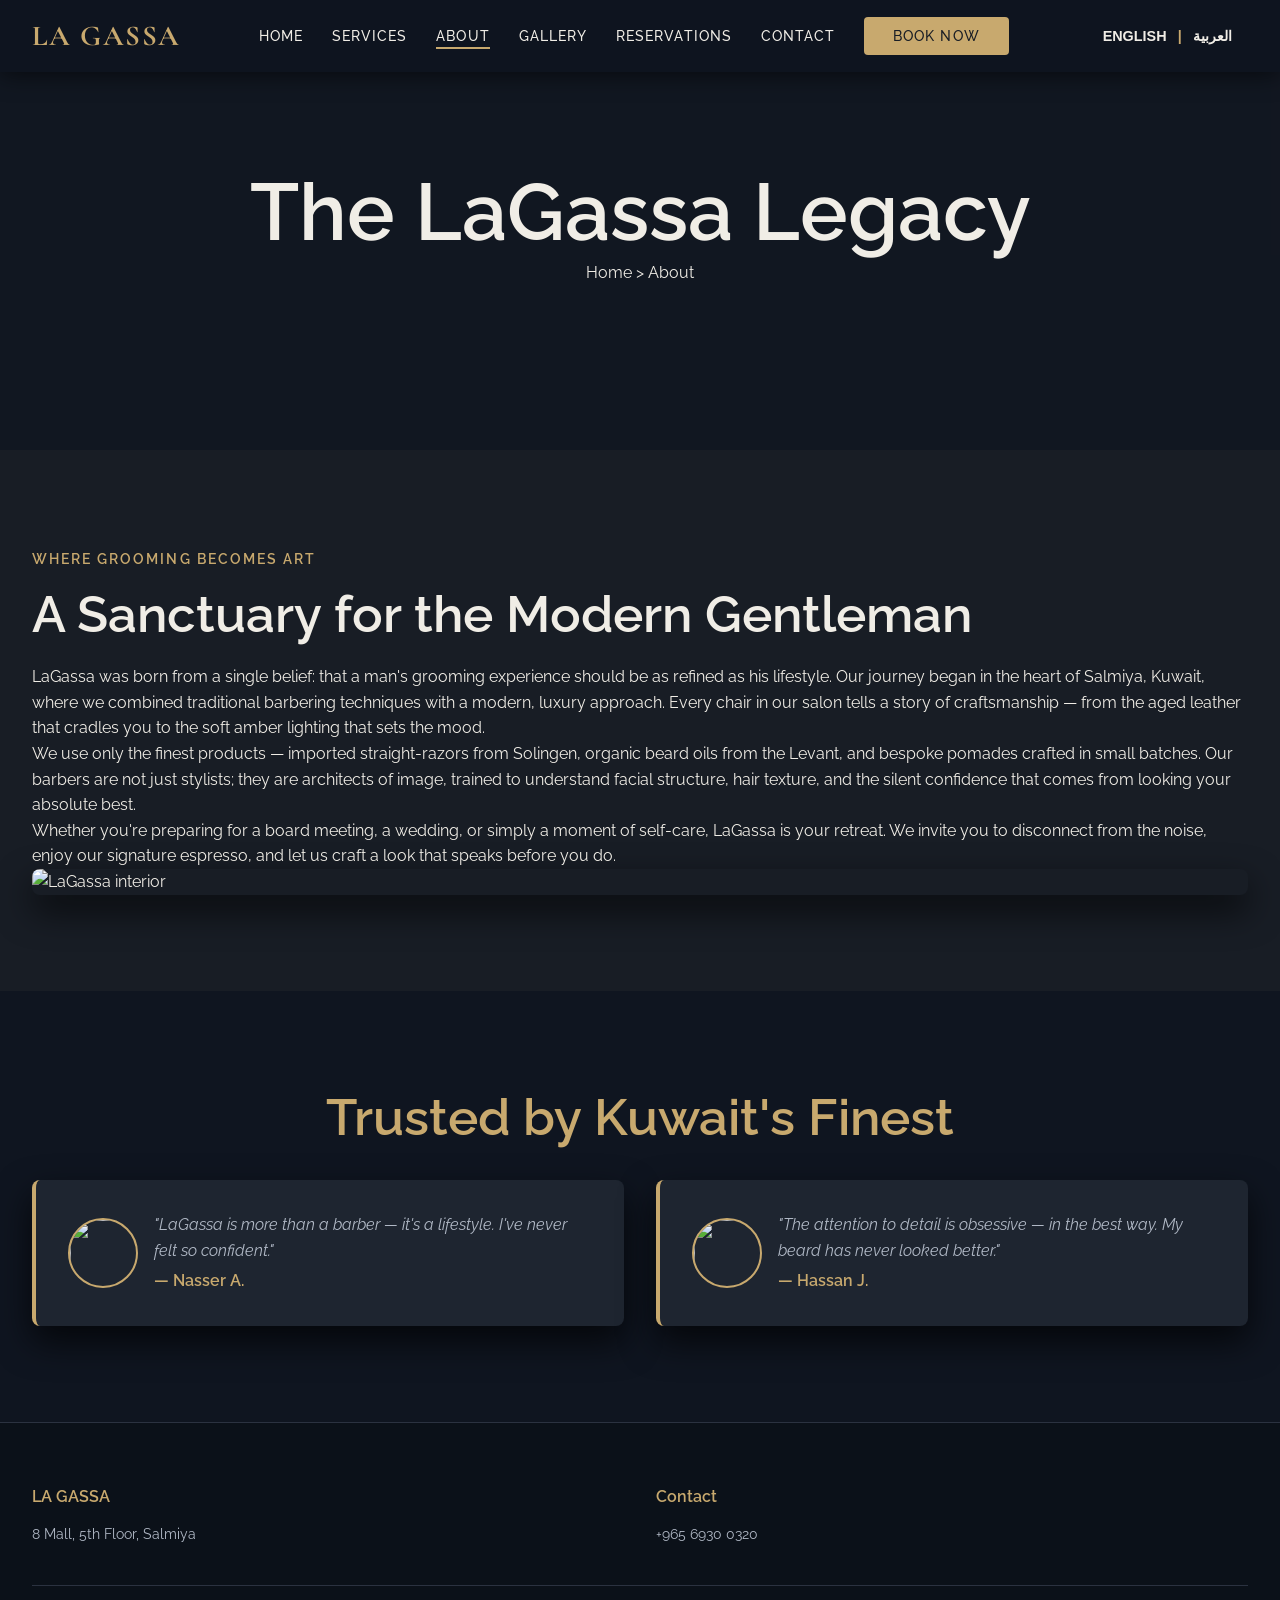
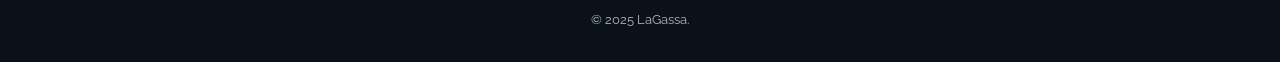
==== about.html @ 81e76981 "Create about.html" ====
<!DOCTYPE html>
<html lang="en" dir="ltr">
<head>
  <meta charset="UTF-8">
  <meta name="viewport" content="width=device-width, initial-scale=1.0">
  <title data-en="About LaGassa | Our Story" data-ar="من نحن | قصتنا">About LaGassa</title>
  <link rel="stylesheet" href="style.css">
</head>
<body>
  <nav class="navbar">
    <a href="index.html" class="logo">LA GASSA</a>
    <ul class="nav-links">
      <li><a href="index.html" data-en="Home" data-ar="الرئيسية">Home</a></li>
      <li><a href="services.html" data-en="Services" data-ar="الخدمات">Services</a></li>
      <li><a href="about.html" class="active" data-en="About" data-ar="من نحن">About</a></li>
      <li><a href="gallery.html" data-en="Gallery" data-ar="المعرض">Gallery</a></li>
      <li><a href="reservation.html" data-en="Reservations" data-ar="الحجز">Reservations</a></li>
      <li><a href="contact.html" data-en="Contact" data-ar="اتصل بنا">Contact</a></li>
      <li><a href="reservation.html" class="nav-cta" data-en="Book Now" data-ar="احجز الآن">Book Now</a></li>
    </ul>
    <div style="display:flex; align-items:center; gap:1rem;">
      <button id="langToggle" class="lang-switch">English <span>|</span> العربية</button>
      <button class="hamburger" aria-label="Menu"><span></span><span></span><span></span></button>
    </div>
  </nav>

  <section class="page-hero" style="background-image: url('https://images.unsplash.com/photo-1517832606299-7ae9b72cb234?w=1600&q=80'); background-size:cover; background-position:center; height:50vh; min-height:350px; position:relative; display:flex; align-items:center; justify-content:center; text-align:center;">
    <div style="position:absolute; top:0; left:0; width:100%; height:100%; background:rgba(15,21,32,0.7); z-index:1;"></div>
    <div class="page-hero-content reveal" style="z-index:2;">
      <h1 data-en="The LaGassa Legacy" data-ar="إرث لاقصه">The LaGassa Legacy</h1>
      <p class="breadcrumb"><a href="index.html" data-en="Home" data-ar="الرئيسية">Home</a> &gt; <span data-en="About" data-ar="من نحن">About</span></p>
    </div>
  </section>

  <section class="section">
    <div class="container">
      <div class="about-grid reveal" style="grid-template-columns:1fr 1fr; gap:3rem; align-items:center;">
        <div class="about-text">
          <span class="section-label" data-en="Where Grooming Becomes Art" data-ar="حيث يصبح التجميل فنًا">Where Grooming Becomes Art</span>
          <h2 data-en="A Sanctuary for the Modern Gentleman" data-ar="ملاذ الرجل العصري">A Sanctuary for the Modern Gentleman</h2>
          <p data-en="LaGassa was born from a single belief: that a man's grooming experience should be as refined as his lifestyle. Our journey began in the heart of Salmiya, Kuwait, where we combined traditional barbering techniques with a modern, luxury approach. Every chair in our salon tells a story of craftsmanship — from the aged leather that cradles you to the soft amber lighting that sets the mood." data-ar="ولدت لاقصه من إيمان واحد: أن تجربة العناية بالرجل يجب أن تكون راقية مثل أسلوب حياته. بدأت رحلتنا في قلب السالمية، الكويت، حيث جمعنا بين تقنيات الحلاقة التقليدية والنهج العصري الفاخر. كل كرسي في صالوننا يروي قصة حرفية – من الجلد العتيق الذي يحتضنك إلى الإضاءة العنبرية الناعمة التي تضبط المزاج."></p>
          <p data-en="We use only the finest products — imported straight‑razors from Solingen, organic beard oils from the Levant, and bespoke pomades crafted in small batches. Our barbers are not just stylists; they are architects of image, trained to understand facial structure, hair texture, and the silent confidence that comes from looking your absolute best." data-ar="نستخدم فقط أرقى المنتجات – أمواس حلاقة مستوردة من زولينغن، زيوت لحية عضوية من بلاد الشام، ودهانات شعر فاخرة تصنع على دفعات صغيرة. حلاقونا ليسوا مجرد مصففين، بل معماريو الصورة، مدربون على فهم بنية الوجه، نوعية الشعر، والثقة الصامتة التي تأتي من الظهور بأفضل صورة."></p>
          <p data-en="Whether you're preparing for a board meeting, a wedding, or simply a moment of self‑care, LaGassa is your retreat. We invite you to disconnect from the noise, enjoy our signature espresso, and let us craft a look that speaks before you do." data-ar="سواء كنت تستعد لاجتماع عمل، زفاف، أو مجرد لحظة عناية شخصية، لاقصه هو ملاذك. ندعوك للانفصال عن الضوضاء، والاستمتاع بالإسبريسو المميز عندنا، ودعنا نصنع إطلالة تتحدث قبلك."></p>
        </div>
        <div class="about-image">
          <img src="https://images.unsplash.com/photo-1560060141-7b9010e8a6b9?w=800&q=80" alt="LaGassa interior" style="border-radius:8px; box-shadow:var(--shadow);">
        </div>
      </div>
    </div>
  </section>

  <!-- Review sample -->
  <section class="section" style="background: var(--bg-secondary);">
    <div class="container">
      <h2 class="reveal" style="text-align:center; margin-bottom:2rem; color:var(--accent);" data-en="Trusted by Kuwait's Finest" data-ar="موثوق من نخبة الكويت">Trusted by Kuwait's Finest</h2>
      <div class="review-grid">
        <div class="review-card reveal"><img src="https://images.unsplash.com/photo-1507003211169-0a1dd7228f2d?w=100&q=80" alt=""><div class="review-text"><p>"LaGassa is more than a barber — it's a lifestyle. I've never felt so confident."</p><span class="author">— Nasser A.</span></div></div>
        <div class="review-card reveal"><img src="https://images.unsplash.com/photo-1534297635766-a262cdcb8ee4?w=100&q=80" alt=""><div class="review-text"><p>"The attention to detail is obsessive — in the best way. My beard has never looked better."</p><span class="author">— Hassan J.</span></div></div>
      </div>
    </div>
  </section>

  <footer class="footer">
    <div class="footer-grid">
      <div class="footer-col"><h4>LA GASSA</h4><p data-en="8 Mall, 5th Floor, Salmiya" data-ar="مول 8، الطابق الخامس، السالمية"></p></div>
      <div class="footer-col"><h4 data-en="Contact" data-ar="اتصل">Contact</h4><p><a href="tel:+96569300320">+965 6930 0320</a></p></div>
    </div>
    <div class="footer-bottom"><p data-en="&copy; 2025 LaGassa." data-ar="© 2025 لاقصه."></p></div>
  </footer>
  <script src="script.js" defer></script>
</body>
</html>
---- style.css ----
/*=============================================
 LA GASSA SALON & SPA FOR MEN – KUWAIT
 PREMIUM BARBER WEBSITE
 Dark Ash + Navy, Gold Accents, Arabic-ready
=============================================*/

/* --- Google Fonts --- */
@import url('https://fonts.googleapis.com/css2?family=Cormorant+Garamond:wght@400;500;600;700&family=Raleway:wght@300;400;500;600;700&family=Cairo:wght@400;500;600;700&display=swap');

:root {
  --font-heading-en: 'Cormorant Garamond', serif;
  --font-body-en: 'Raleway', sans-serif;
  --font-ar: 'Cairo', sans-serif;

  --bg-primary: #181d25;      /* dark ash */
  --bg-secondary: #0f1520;    /* dark navy */
  --bg-card: #1e2530;
  --text-primary: #f0ede6;
  --text-secondary: #b0b8c5;
  --accent: #c8a96e;          /* brass gold */
  --accent-hover: #b3924f;
  --border: #2b3240;
  --overlay: rgba(15, 21, 32, 0.8);
  --shadow: 0 15px 35px rgba(0,0,0,0.7);

  --max-width: 1280px;
  --gap: clamp(1.5rem, 4vw, 3rem);
  --transition: 0.3s ease;
}

* { margin: 0; padding: 0; box-sizing: border-box; }

html { scroll-behavior: smooth; font-size: 100%; }

body {
  font-family: var(--font-body-en);
  background: var(--bg-primary);
  color: var(--text-primary);
  line-height: 1.6;
  overflow-x: hidden;
  -webkit-font-smoothing: antialiased;
}

/* Arabic body font */
html[lang="ar"] body {
  font-family: var(--font-ar);
  direction: rtl;
  text-align: right;
}

img { max-width: 100%; height: auto; display: block; }
a { text-decoration: none; color: inherit; transition: color var(--transition); }
ul { list-style: none; }

/* Loader (only index) */
#loader { position: fixed; top: 0; left: 0; width: 100%; height: 100%; background: var(--bg-primary); display: flex; align-items: center; justify-content: center; z-index: 9999; transition: opacity 0.5s ease, visibility 0.5s ease; }
#loader.hidden { opacity: 0; visibility: hidden; }
.spinner { width: 50px; height: 50px; border: 3px solid var(--border); border-top-color: var(--accent); border-radius: 50%; animation: spin 0.8s linear infinite; }
@keyframes spin { to { transform: rotate(360deg); } }

/* Typography */
h1, h2, h3, h4 { font-weight: 600; line-height: 1.2; }
h1 { font-size: clamp(3rem, 8vw, 5rem); }
h2 { font-size: clamp(2.2rem, 5vw, 3.2rem); margin-bottom: 1.2rem; }
h3 { font-size: clamp(1.3rem, 3vw, 1.8rem); font-weight: 500; }

.section-label {
  text-transform: uppercase;
  letter-spacing: 0.15em;
  font-size: 0.85rem;
  color: var(--accent);
  font-weight: 600;
  margin-bottom: 0.8rem;
  display: inline-block;
}

/* Language switcher */
.lang-switch {
  display: flex;
  gap: 0.5rem;
  align-items: center;
  background: transparent;
  border: none;
  color: var(--text-primary);
  cursor: pointer;
  font-weight: 600;
  font-size: 0.9rem;
  text-transform: uppercase;
  padding: 0.5rem 1rem;
  border-radius: 4px;
  transition: background var(--transition);
}
.lang-switch:hover { background: rgba(255,255,255,0.1); }
.lang-switch span { color: var(--accent); margin: 0 0.2rem; }

/* Navbar */
.navbar {
  position: fixed;
  top: 0; left: 0;
  width: 100%;
  z-index: 1000;
  padding: 1.2rem 2rem;
  display: flex;
  align-items: center;
  justify-content: space-between;
  background: rgba(15, 21, 32, 0.7);
  backdrop-filter: blur(15px);
  transition: background var(--transition), padding var(--transition);
}
.navbar.scrolled {
  background: rgba(15, 21, 32, 0.95);
  padding: 0.8rem 2rem;
  box-shadow: 0 2px 25px rgba(0,0,0,0.6);
}
.logo {
  font-family: var(--font-heading-en);
  font-size: 1.8rem;
  font-weight: 700;
  color: var(--accent);
  letter-spacing: 0.05em;
}
html[lang="ar"] .logo { font-family: var(--font-ar); }

.nav-links {
  display: flex;
  gap: 1.8rem;
  align-items: center;
}
.nav-links a {
  font-size: 0.85rem;
  text-transform: uppercase;
  letter-spacing: 0.08em;
  font-weight: 500;
  position: relative;
  padding: 0.3rem 0;
}
.nav-links a::after {
  content: '';
  position: absolute;
  bottom: 0; left: 0;
  width: 0; height: 2px;
  background: var(--accent);
  transition: width var(--transition);
}
.nav-links a:hover::after,
.nav-links a.active::after { width: 100%; }

.nav-cta {
  background: var(--accent);
  color: #181d25 !important;
  padding: 0.7rem 1.8rem !important;
  border-radius: 4px;
  font-weight: 600;
  transition: background var(--transition);
}
.nav-cta:hover { background: var(--accent-hover); }

.hamburger {
  display: none;
  flex-direction: column;
  gap: 5px;
  background: none;
  border: none;
  cursor: pointer;
}
.hamburger span {
  width: 28px;
  height: 2px;
  background: var(--text-primary);
  transition: all var(--transition);
}

/* Buttons */
.btn {
  display: inline-block;
  padding: 1rem 2.2rem;
  font-family: var(--font-body-en);
  font-size: 0.9rem;
  font-weight: 600;
  text-transform: uppercase;
  letter-spacing: 0.12em;
  border-radius: 4px;
  transition: all var(--transition);
  cursor: pointer;
  border: 2px solid transparent;
}
.btn-primary { background: var(--accent); color: #181d25; border-color: var(--accent); }
.btn-primary:hover { background: var(--accent-hover); border-color: var(--accent-hover); }
.btn-outline { background: transparent; border-color: var(--accent); color: var(--accent); }
.btn-outline:hover { background: var(--accent); color: #181d25; }

/* Arabic button */
html[lang="ar"] .btn { font-family: var(--font-ar); }

/* Reveal */
.reveal {
  opacity: 0;
  transform: translateY(40px);
  transition: opacity 0.8s ease, transform 0.8s ease;
}
.reveal.visible { opacity: 1; transform: translateY(0); }

/* Video Hero */
.hero {
  position: relative;
  height: 100vh;
  min-height: 700px;
  display: flex;
  align-items: center;
  justify-content: center;
  text-align: center;
  overflow: hidden;
}
#heroVideo {
  position: absolute;
  top: 0; left: 0;
  width: 100%; height: 100%;
  object-fit: cover;
  z-index: 0;
}
.hero-overlay {
  position: absolute;
  top: 0; left: 0;
  width: 100%; height: 100%;
  background: linear-gradient(to bottom, rgba(15,21,32,0.7), rgba(15,21,32,0.9));
  z-index: 1;
}
.hero-content {
  position: relative;
  z-index: 2;
  max-width: 900px;
  padding: 0 2rem;
}
.hero-label {
  text-transform: uppercase;
  letter-spacing: 0.2em;
  font-size: 0.9rem;
  color: var(--accent);
  margin-bottom: 1rem;
}
.hero-title {
  color: #fff;
  margin-bottom: 1.2rem;
}
.hero-subtitle {
  font-size: 1.1rem;
  max-width: 600px;
  margin: 0 auto 2.5rem;
  color: var(--text-secondary);
}
.hero-buttons {
  display: flex;
  gap: 1rem;
  justify-content: center;
  flex-wrap: wrap;
}

/* Sections */
.section {
  padding: 6rem 2rem;
}
.container {
  max-width: var(--max-width);
  margin: 0 auto;
}
.section-header {
  text-align: center;
  margin-bottom: 4rem;
}

/* Hairstyle cards (like restaurant menu) */
.hairstyle-grid {
  display: grid;
  grid-template-columns: repeat(auto-fit, minmax(260px, 1fr));
  gap: 2rem;
}
.hairstyle-card {
  background: var(--bg-card);
  border-radius: 8px;
  overflow: hidden;
  box-shadow: var(--shadow);
  transition: transform var(--transition);
}
.hairstyle-card:hover { transform: translateY(-8px); }
.hairstyle-card img {
  width: 100%;
  height: 300px;
  object-fit: cover;
}
.hairstyle-card-content {
  padding: 1.5rem;
}
.hairstyle-card h4 {
  font-family: var(--font-heading-en);
  font-size: 1.3rem;
  margin-bottom: 0.5rem;
  color: var(--accent);
}
.hairstyle-card p {
  color: var(--text-secondary);
  font-size: 0.9rem;
}
html[lang="ar"] .hairstyle-card h4 { font-family: var(--font-ar); }

/* Review cards */
.review-grid {
  display: grid;
  grid-template-columns: repeat(auto-fit, minmax(300px, 1fr));
  gap: 2rem;
}
.review-card {
  background: var(--bg-card);
  padding: 2rem;
  border-radius: 8px;
  box-shadow: var(--shadow);
  border-left: 4px solid var(--accent);
  display: flex;
  gap: 1rem;
  align-items: center;
}
.review-card img {
  width: 70px;
  height: 70px;
  border-radius: 50%;
  object-fit: cover;
  border: 2px solid var(--accent);
}
.review-text p {
  font-style: italic;
  color: var(--text-secondary);
  margin-bottom: 0.3rem;
}
.review-text .author {
  font-weight: 600;
  color: var(--accent);
  font-style: normal;
}

/* Gallery grid */
.gallery-grid {
  display: grid;
  grid-template-columns: repeat(auto-fit, minmax(250px, 1fr));
  gap: 1rem;
}
.gallery-grid img {
  width: 100%;
  height: 300px;
  object-fit: cover;
  border-radius: 6px;
  transition: transform var(--transition);
}
.gallery-grid img:hover { transform: scale(1.03); }

/* Reservation form */
.reservation-layout {
  display: grid;
  grid-template-columns: 1fr 1fr;
  gap: 3rem;
}
.form-group {
  margin-bottom: 1.5rem;
}
.form-group label {
  display: block;
  font-weight: 600;
  font-size: 0.9rem;
  margin-bottom: 0.4rem;
  color: var(--text-primary);
}
.reservation-form input,
.reservation-form select,
.reservation-form textarea {
  width: 100%;
  padding: 1rem;
  background: var(--bg-card);
  border: 1px solid var(--border);
  color: var(--text-primary);
  font-family: var(--font-body-en);
  font-size: 1rem;
  border-radius: 4px;
  transition: border-color var(--transition);
}
.reservation-form input:focus,
.reservation-form select:focus,
.reservation-form textarea:focus { border-color: var(--accent); outline: none; }
.reservation-form textarea { min-height: 100px; resize: vertical; }
.reservation-form button { width: 100%; margin-top: 0.5rem; }
.reservation-info {
  background: var(--bg-card);
  padding: 2.5rem;
  border-radius: 8px;
  height: fit-content;
}
.reservation-info h3 { margin-bottom: 1.5rem; color: var(--accent); }
.reservation-info p { color: var(--text-secondary); margin-bottom: 1rem; }

/* Confirmation */
.confirmation-msg {
  display: none;
  background: var(--bg-card);
  padding: 3rem;
  text-align: center;
  border-radius: 8px;
  border: 2px solid var(--accent);
}
.confirmation-msg .check-icon {
  font-size: 3rem;
  color: var(--accent);
  margin-bottom: 1rem;
}

/* Contact */
.contact-grid {
  display: grid;
  grid-template-columns: 1fr 1fr;
  gap: 3rem;
}
.contact-info h3 { margin-bottom: 2rem; color: var(--accent); }
.contact-info p {
  margin-bottom: 1.5rem;
  display: flex;
  align-items: center;
  gap: 1rem;
  color: var(--text-secondary);
}
.contact-info a { color: var(--accent); }
.map-embed {
  border-radius: 8px;
  overflow: hidden;
  box-shadow: var(--shadow);
  height: 400px;
}
.map-embed iframe { width: 100%; height: 100%; border: none; }

/* Footer */
.footer {
  background: #0b1119;
  padding: 4rem 2rem 2rem;
  border-top: 1px solid var(--border);
}
.footer-grid {
  display: flex;
  justify-content: space-between;
  flex-wrap: wrap;
  gap: 2rem;
  max-width: var(--max-width);
  margin: 0 auto 2rem;
}
.footer-col { flex: 1; min-width: 200px; }
.footer-col h4 { color: var(--accent); margin-bottom: 1rem; }
.footer-col p, .footer-col a { color: var(--text-secondary); font-size: 0.9rem; display: block; margin-bottom: 0.5rem; }
.footer-col a:hover { color: var(--accent); }
.social-links a { display: inline-block; margin: 0 0.6rem; font-size: 1.2rem; }
.footer-bottom {
  text-align: center;
  color: var(--text-secondary);
  font-size: 0.8rem;
  border-top: 1px solid var(--border);
  padding-top: 1.5rem;
  margin-top: 2rem;
}

/* Responsive */
@media (max-width: 768px) {
  .hamburger { display: flex; z-index: 1001; }
  .nav-links {
    position: fixed;
    top: 0; right: -100%;
    width: 75%; height: 100vh;
    background: var(--bg-primary);
    flex-direction: column;
    justify-content: center;
    padding: 2rem;
    transition: right 0.4s ease;
    box-shadow: -5px 0 20px rgba(0,0,0,0.5);
  }
  .nav-links.active { right: 0; }
  .reservation-layout, .contact-grid { grid-template-columns: 1fr; }
  .hero-title { font-size: clamp(2.2rem, 6vw, 3.5rem); }
  .section { padding: 4rem 1.5rem; }
}

@media (max-width: 480px) {
  .hero-buttons { flex-direction: column; align-items: center; }
  .hero-buttons .btn { width: 100%; text-align: center; }
}
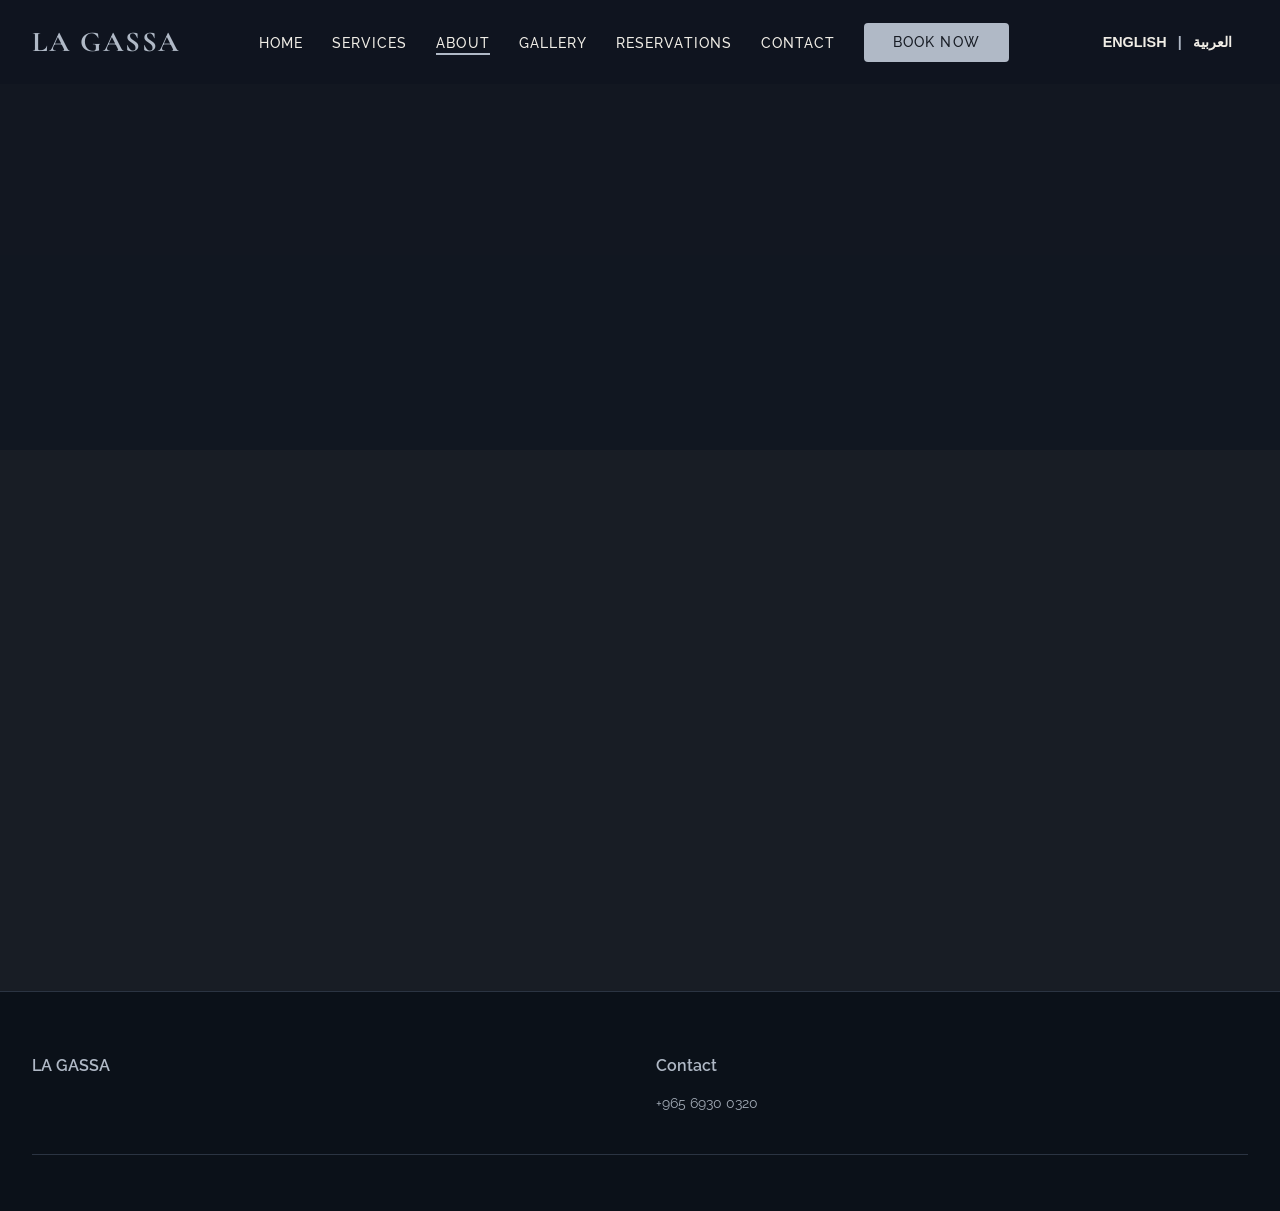
==== commit 2fe89935: "Create about.html" ====
--- a/about.html
+++ b/about.html
@@ -38,24 +38,13 @@
         <div class="about-text">
           <span class="section-label" data-en="Where Grooming Becomes Art" data-ar="حيث يصبح التجميل فنًا">Where Grooming Becomes Art</span>
           <h2 data-en="A Sanctuary for the Modern Gentleman" data-ar="ملاذ الرجل العصري">A Sanctuary for the Modern Gentleman</h2>
-          <p data-en="LaGassa was born from a single belief: that a man's grooming experience should be as refined as his lifestyle. Our journey began in the heart of Salmiya, Kuwait, where we combined traditional barbering techniques with a modern, luxury approach. Every chair in our salon tells a story of craftsmanship — from the aged leather that cradles you to the soft amber lighting that sets the mood." data-ar="ولدت لاقصه من إيمان واحد: أن تجربة العناية بالرجل يجب أن تكون راقية مثل أسلوب حياته. بدأت رحلتنا في قلب السالمية، الكويت، حيث جمعنا بين تقنيات الحلاقة التقليدية والنهج العصري الفاخر. كل كرسي في صالوننا يروي قصة حرفية – من الجلد العتيق الذي يحتضنك إلى الإضاءة العنبرية الناعمة التي تضبط المزاج."></p>
-          <p data-en="We use only the finest products — imported straight‑razors from Solingen, organic beard oils from the Levant, and bespoke pomades crafted in small batches. Our barbers are not just stylists; they are architects of image, trained to understand facial structure, hair texture, and the silent confidence that comes from looking your absolute best." data-ar="نستخدم فقط أرقى المنتجات – أمواس حلاقة مستوردة من زولينغن، زيوت لحية عضوية من بلاد الشام، ودهانات شعر فاخرة تصنع على دفعات صغيرة. حلاقونا ليسوا مجرد مصففين، بل معماريو الصورة، مدربون على فهم بنية الوجه، نوعية الشعر، والثقة الصامتة التي تأتي من الظهور بأفضل صورة."></p>
-          <p data-en="Whether you're preparing for a board meeting, a wedding, or simply a moment of self‑care, LaGassa is your retreat. We invite you to disconnect from the noise, enjoy our signature espresso, and let us craft a look that speaks before you do." data-ar="سواء كنت تستعد لاجتماع عمل، زفاف، أو مجرد لحظة عناية شخصية، لاقصه هو ملاذك. ندعوك للانفصال عن الضوضاء، والاستمتاع بالإسبريسو المميز عندنا، ودعنا نصنع إطلالة تتحدث قبلك."></p>
+          <p data-en="LaGassa was born from a single belief: that a man's grooming experience should be as refined as his lifestyle. Our journey began in the heart of Salmiya, Kuwait, where we combined traditional barbering techniques with a modern, luxury approach. Every chair in our salon tells a story of craftsmanship — from the aged leather that cradles you to the soft silver accents that evoke sophistication." data-ar="ولدت لاقصه من إيمان واحد: أن تجربة العناية بالرجل يجب أن تكون راقية مثل أسلوب حياته. بدأت رحلتنا في قلب السالمية، الكويت، حيث جمعنا بين تقنيات الحلاقة التقليدية والنهج العصري الفاخر. كل كرسي في صالوننا يروي قصة حرفية – من الجلد العتيق الذي يحتضنك إلى اللمسات الفضية الناعمة التي توحي بالرقي.">LaGassa was born from a single belief: that a man's grooming experience should be as refined as his lifestyle. Our journey began in the heart of Salmiya, Kuwait, where we combined traditional barbering techniques with a modern, luxury approach. Every chair in our salon tells a story of craftsmanship — from the aged leather that cradles you to the soft silver accents that evoke sophistication.</p>
+          <p data-en="We use only the finest products — imported straight‑razors from Solingen, organic beard oils from the Levant, and bespoke pomades crafted in small batches. Our barbers are not just stylists; they are architects of image, trained to understand facial structure, hair texture, and the silent confidence that comes from looking your absolute best." data-ar="نستخدم فقط أرقى المنتجات – أمواس حلاقة مستوردة من زولينغن، زيوت لحية عضوية من بلاد الشام، ودهانات شعر فاخرة تصنع على دفعات صغيرة. حلاقونا ليسوا مجرد مصففين، بل معماريو الصورة، مدربون على فهم بنية الوجه، نوعية الشعر، والثقة الصامتة التي تأتي من الظهور بأفضل صورة.">We use only the finest products — imported straight‑razors from Solingen, organic beard oils from the Levant, and bespoke pomades crafted in small batches. Our barbers are not just stylists; they are architects of image, trained to understand facial structure, hair texture, and the silent confidence that comes from looking your absolute best.</p>
+          <p data-en="Whether you're preparing for a board meeting, a wedding, or simply a moment of self‑care, LaGassa is your retreat. We invite you to disconnect from the noise, enjoy our signature espresso, and let us craft a look that speaks before you do." data-ar="سواء كنت تستعد لاجتماع عمل، زفاف، أو مجرد لحظة عناية شخصية، لاقصه هو ملاذك. ندعوك للانفصال عن الضوضاء، والاستمتاع بالإسبريسو المميز عندنا، ودعنا نصنع إطلالة تتحدث قبلك.">Whether you're preparing for a board meeting, a wedding, or simply a moment of self‑care, LaGassa is your retreat. We invite you to disconnect from the noise, enjoy our signature espresso, and let us craft a look that speaks before you do.</p>
         </div>
         <div class="about-image">
           <img src="https://images.unsplash.com/photo-1560060141-7b9010e8a6b9?w=800&q=80" alt="LaGassa interior" style="border-radius:8px; box-shadow:var(--shadow);">
         </div>
-      </div>
-    </div>
-  </section>
-
-  <!-- Review sample -->
-  <section class="section" style="background: var(--bg-secondary);">
-    <div class="container">
-      <h2 class="reveal" style="text-align:center; margin-bottom:2rem; color:var(--accent);" data-en="Trusted by Kuwait's Finest" data-ar="موثوق من نخبة الكويت">Trusted by Kuwait's Finest</h2>
-      <div class="review-grid">
-        <div class="review-card reveal"><img src="https://images.unsplash.com/photo-1507003211169-0a1dd7228f2d?w=100&q=80" alt=""><div class="review-text"><p>"LaGassa is more than a barber — it's a lifestyle. I've never felt so confident."</p><span class="author">— Nasser A.</span></div></div>
-        <div class="review-card reveal"><img src="https://images.unsplash.com/photo-1534297635766-a262cdcb8ee4?w=100&q=80" alt=""><div class="review-text"><p>"The attention to detail is obsessive — in the best way. My beard has never looked better."</p><span class="author">— Hassan J.</span></div></div>
       </div>
     </div>
   </section>
--- a/style.css
+++ b/style.css
@@ -1,7 +1,7 @@
 /*=============================================
  LA GASSA SALON & SPA FOR MEN – KUWAIT
  PREMIUM BARBER WEBSITE
- Dark Ash + Navy, Gold Accents, Arabic-ready
+ Dark Ash + Navy, Silver Accent, Arabic-ready
 =============================================*/
 
 /* --- Google Fonts --- */
@@ -14,12 +14,12 @@
 
   --bg-primary: #181d25;      /* dark ash */
   --bg-secondary: #0f1520;    /* dark navy */
-  --bg-card: #1e2530;
+  --bg-card: #1e2633;         /* lighter ash for cards */
   --text-primary: #f0ede6;
-  --text-secondary: #b0b8c5;
-  --accent: #c8a96e;          /* brass gold */
-  --accent-hover: #b3924f;
-  --border: #2b3240;
+  --text-secondary: #a1aab5;
+  --accent: #b0b9c6;          /* cool silver */
+  --accent-hover: #939ca8;
+  --border: #2b3442;
   --overlay: rgba(15, 21, 32, 0.8);
   --shadow: 0 15px 35px rgba(0,0,0,0.7);
 
@@ -189,7 +189,6 @@
 .btn-outline { background: transparent; border-color: var(--accent); color: var(--accent); }
 .btn-outline:hover { background: var(--accent); color: #181d25; }
 
-/* Arabic button */
 html[lang="ar"] .btn { font-family: var(--font-ar); }
 
 /* Reveal */
@@ -268,7 +267,7 @@
   margin-bottom: 4rem;
 }
 
-/* Hairstyle cards (like restaurant menu) */
+/* Hairstyle cards (like menu) */
 .hairstyle-grid {
   display: grid;
   grid-template-columns: repeat(auto-fit, minmax(260px, 1fr));
@@ -483,4 +482,4 @@
 @media (max-width: 480px) {
   .hero-buttons { flex-direction: column; align-items: center; }
   .hero-buttons .btn { width: 100%; text-align: center; }
-}
+  }
